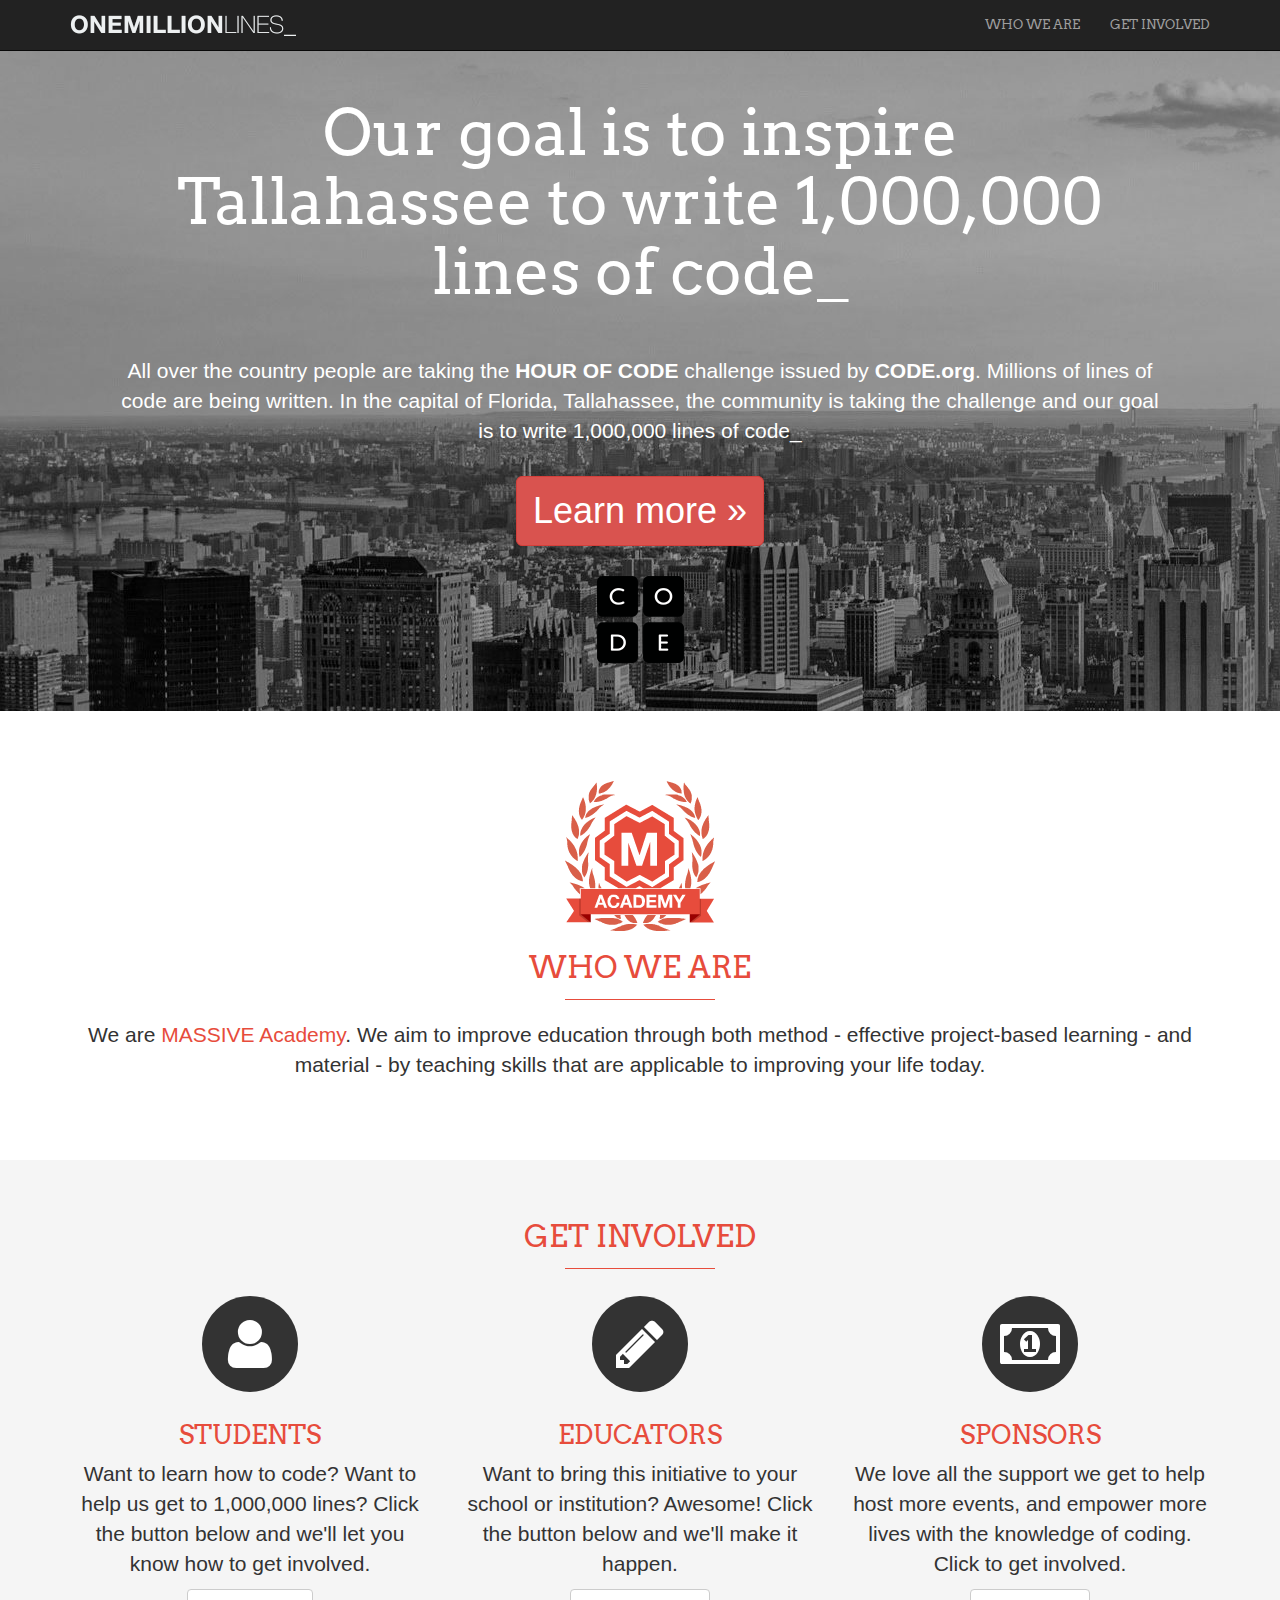
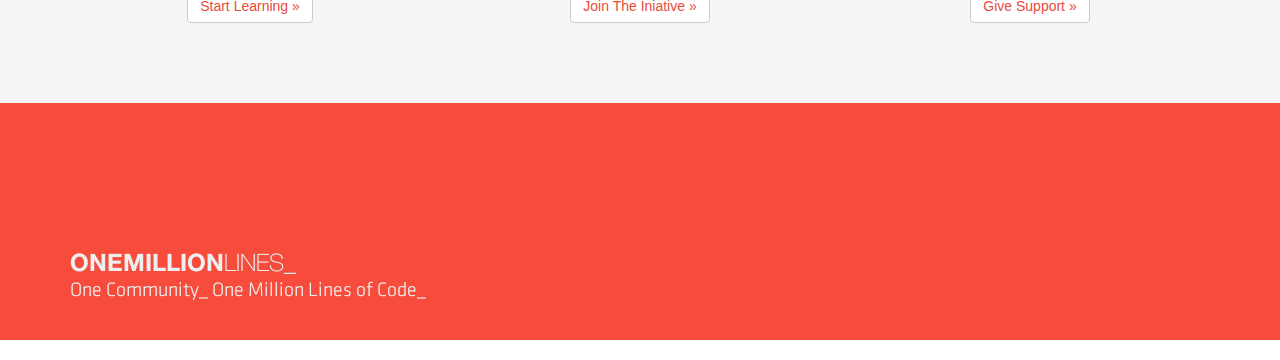
==== index.html @ 1cc64943 "dsfsdf" ====
<!DOCTYPE html>
<html lang="en">
  <head>
    <meta charset="utf-8">
    <meta http-equiv="X-UA-Compatible" content="IE=edge">
    <meta name="viewport" content="width=device-width, initial-scale=1">
    <!-- The above 3 meta tags *must* come first in the head; any other head content must come *after* these tags -->
    <meta name="description" content="">
    <meta name="author" content="">
    <link rel="icon" href="../../favicon.ico">

    <title>Chris One Million Lines</title>

    <!-- This is the google Arvo Font -->
    <link href='https://fonts.googleapis.com/css?family=Arvo' rel='stylesheet' type='text/css'>

    <!-- Bootstrap core CSS -->
    <link href="css/bootstrap.min.css" rel="stylesheet">

    <!-- IE10 viewport hack for Surface/desktop Windows 8 bug -->
    <link href="../../assets/css/ie10-viewport-bug-workaround.css" rel="stylesheet">

    <!-- Custom styles for this template -->
    <link href="css/custom.css" rel="stylesheet">

    <!-- Font-Awesome -->
    <link rel="stylesheet" href="fonts/font-awesome/css/font-awesome.min.css">

    <!-- Just for debugging purposes. Don't actually copy these 2 lines! -->
    <!--[if lt IE 9]><script src="../../assets/js/ie8-responsive-file-warning.js"></script><![endif]-->
    <script src="../../assets/js/ie-emulation-modes-warning.js"></script>

    <!-- HTML5 shim and Respond.js for IE8 support of HTML5 elements and media queries -->
    <!--[if lt IE 9]>
      <script src="https://oss.maxcdn.com/html5shiv/3.7.2/html5shiv.min.js"></script>
      <script src="https://oss.maxcdn.com/respond/1.4.2/respond.min.js"></script>
    <![endif]-->
  </head>

  <body data-spy=”scroll” data-target=”.collapse” data-offset=”50””>

    <nav class="navbar navbar-inverse navbar-fixed-top">
      <div class="container">
        <div class="navbar-header">
          <button type="button" class="navbar-toggle collapsed" data-toggle="collapse" data-target="#navbar" aria-expanded="false" aria-controls="navbar">
            <span class="sr-only">Toggle navigation</span>
            <span class="icon-bar"></span>
            <span class="icon-bar"></span>
            <span class="icon-bar"></span>
          </button>
          <a class="navbar-brand" href="#"><img src="images/top_logo.png" alt="One Million Lines"></a><br>
        </div>
        <div id="navbar" class="collapse navbar-collapse">
          <ul class="nav navbar-nav navbar-right">
            <li><a href="#who">WHO WE ARE</a></li>
            <li><a href="#get-involved">GET INVOLVED</a></li>
            
          </ul>
        </div><!--/.nav-collapse -->
      </div>
    </nav>

    <!-- Main jumbotron for a primary marketing message or call to action -->
    <div class="jumbotron">
      <div class="container">
        <h1>Our goal is to inspire <br>Tallahassee to write 1,000,000<br> lines of code_</h1>
        <p>All over the country people are taking the <strong>HOUR OF CODE</strong> challenge issued by <strong>CODE.org</strong>. Millions of lines of code are being written. In the capital of Florida, Tallahassee, the community is taking the challenge and our goal is to write 1,000,000 lines of code_</p>
        <p><a class="btn btn-danger btn-lg" href="#" role="button">Learn more &raquo;</a></p>
        <img src="images/code.png" title="Code.org logo" alt="Code.org">
      </div>
    </div>

    <div id="who">
  
      <div class="container homepage">
        <img src="images/academy_brand_med.png" title="MASSIVE Academy" alt="MASSIVE Academy">
        <h2>Who We Are</h2>
        <hr>
        <p>We are <a href="http://www.massiveacademy.us" target="_blank">MASSIVE Academy</a>. We aim to improve education through both method - effective project-based learning - and material - by teaching skills that are applicable to improving your life today.</p>
      </div><em><br></em>

    </div>

    <div id="get-involved">
        <div class="container homepage">
          <h2>Get Involved</h2>
          <hr>
          <div class="row">
            <div class="col-md-4">
              <span class="fa-stack fa-4x">
                <i class="fa fa-circle fa-stack-2x"></i>
                <i class="fa fa-user fa-stack-1x fa-inverse"></i>
              </span>
          <h3>Students</h3>
          <p>Want to learn how to code? Want to help us get to 1,000,000 lines?  Click the button below and we'll let you know how to get involved.</p>
          <p><a class="btn btn-default" href="#" role="button">Start Learning »</a></p>
            </div>
          <div class="col-md-4">
            <span class="fa-stack fa-4x">
              <i class="fa fa-circle fa-stack-2x"></i>
              <i class="fa fa-pencil fa-stack-1x fa-inverse"></i>
            </span>
            <h3>Educators</h3>
            <p>Want to bring this initiative to your school or institution?  Awesome! Click the button below and we'll make it happen.</p>    <p><a class="btn btn-default" href="#" role="button">Join The Iniative »</a></p>
          </div>
          <div class="col-md-4">
            <span class="fa-stack fa-4x">
              <i class="fa fa-circle fa-stack-2x"></i>
              <i class="fa fa-money fa-stack-1x fa-inverse"></i>
            </span>
              <h3>Sponsors</h3>
              <p>We love all the support we get to help host more events, and empower more lives with the knowledge of coding.  Click to get involved.</p>
              <p><a class="btn btn-default" href="#" role="button">Give Support »</a></p>
          </div>
        </div><br>
      </div> <!-- /container -->
    </div>
  

      <footer>
        <div class="container">
          <p><img src="images/one_million_bottom_brand.png" alt="One Community_ One Million Lines_"></p>
        </div>
      </footer><em><br></em>
    


    <!-- Bootstrap core JavaScript
    ================================================== -->
    <!-- Placed at the end of the document so the pages load faster -->
    <script src="https://ajax.googleapis.com/ajax/libs/jquery/1.11.3/jquery.min.js"></script>
    <script>window.jQuery || document.write('<script src="../../assets/js/vendor/jquery.min.js"><\/script>')</script>
    <script src="js/bootstrap.min.js"></script>
    <!-- IE10 viewport hack for Surface/desktop Windows 8 bug -->
    <script src="../../assets/js/ie10-viewport-bug-workaround.js"></script>
  </body>
</html>
---- css/custom.css ----
/* Move down content because we have a fixed navbar that is 50px tall */
body {
  padding-top: 50px;
}

ul.nav, .jumbotron h1 {
	font-family: 'Arvo', courier, serif;
}
ul.nav {
  font-size: 13px;
}

#get-involved {
	background-color: #f5f5f5
}
.jumbotron h1 {
  margin-top: 0px;
  margin-bottom: 50px;
}
.jumbotron p {
  margin-bottom: 30px;
  font-weight: 100;
  padding: 0 50px;
}

.jumbotron  {
	text-align:center;
	background-image: url('../images/hero_image.jpg');
	color: white;
}

.btn-lg {
	font-size: 36px;
}
.homepage {
  text-align: center;
  padding-bottom: 50px;
  padding-top: 40px
}
.homepage h2, .homepage h3 {
  font-family: 'Arvo', courier, serif;
  color: #e74c3c;
  text-transform: uppercase;
}
.homepage h2 {
  font-size: 30px;
}
.homepage h3 {
  font-size: 26px;
}
.homepage p {
  font-size: 21px;
  font-weight: 300;
}
.homepage a {
  color: #e74c3c;
}

.homepage a:hover {
  color: #e74c3c;
  text-decoration: none;
  opacity: .8;
}
.homepage hr {
  border-top: 1px solid #e74c3c;
  width: 150px;
  margin-top: 15px;
}

footer {
  background-color: #f74c3c;
  padding-top: 150px;
  padding-bottom: 30px;
}<em><br></em>

/* Responsive Styling */
@media (max-width: 1199px) {
  .jumbotron h1 {
    font-size: 56px;
    padding: 30px;
  }
}
@media (max-width: 991px) {
  .jumbotron h1 {
    font-size: 44px;
  }
  .jumbotron p {
    padding: 0 10px;
  }
  #get-involved .col-md-4 {
    padding-top: 20px;
    padding-bottom: 20px;
  }
}
@media (max-width: 767px) {
  .jumbotron h1 {
    font-size: 24px;
  }
  .jumbotron p {
    font-size: 16px;
    padding: 0;
  }
  .btn-lg {
    font-size: 18px;
  }
  .homepage p {
    font-size: 18px;
  }
  footer img {
    width: 80%;
  }
}
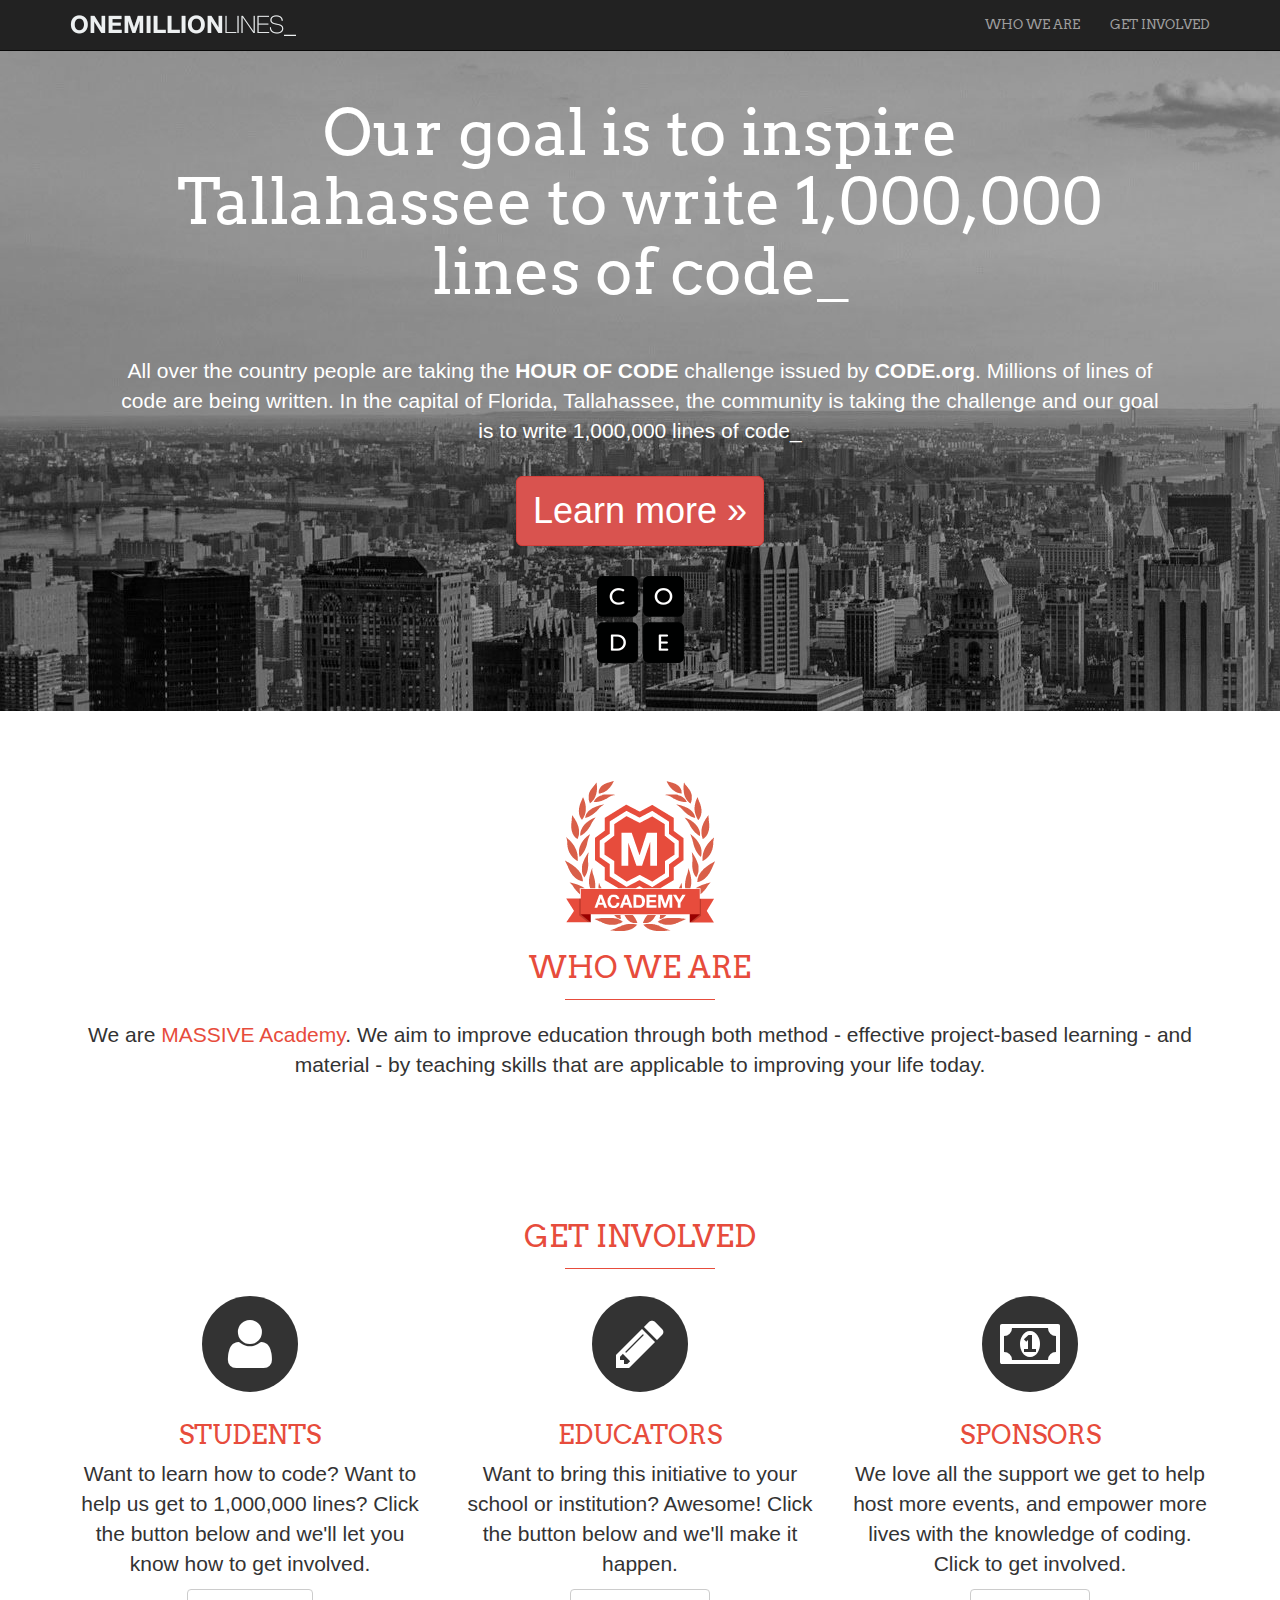
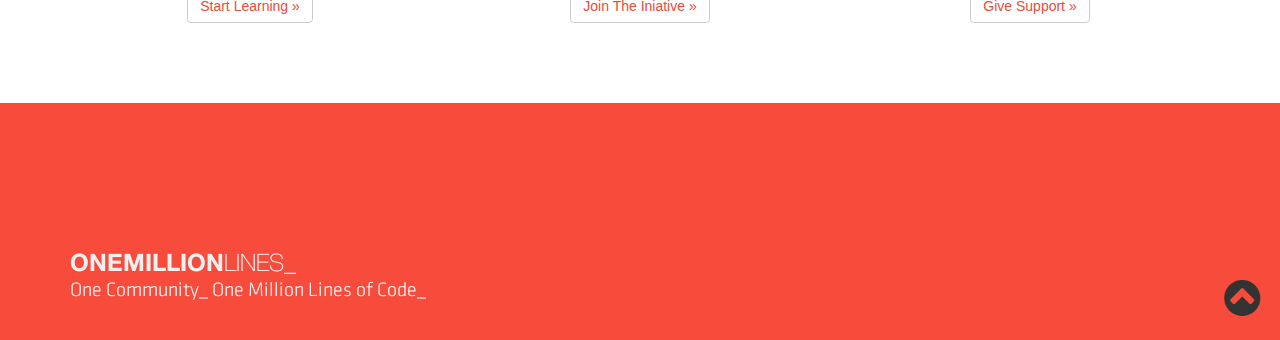
==== commit c9da139a: "sdfsfsf" ====
--- a/index.html
+++ b/index.html
@@ -21,11 +21,11 @@
     <!-- IE10 viewport hack for Surface/desktop Windows 8 bug -->
     <link href="../../assets/css/ie10-viewport-bug-workaround.css" rel="stylesheet">
 
-    <!-- Custom styles for this template -->
-    <link href="css/custom.css" rel="stylesheet">
-
     <!-- Font-Awesome -->
     <link rel="stylesheet" href="fonts/font-awesome/css/font-awesome.min.css">
+
+        <!-- Custom styles for this template -->
+    <link href="css/custom.css" rel="stylesheet">
 
     <!-- Just for debugging purposes. Don't actually copy these 2 lines! -->
     <!--[if lt IE 9]><script src="../../assets/js/ie8-responsive-file-warning.js"></script><![endif]-->
@@ -38,7 +38,7 @@
     <![endif]-->
   </head>
 
-  <body data-spy=”scroll” data-target=”.collapse” data-offset=”50””>
+  <body data-spy="scroll" data-target=".navbar-collapse" data-offset="50">
 
     <nav class="navbar navbar-inverse navbar-fixed-top">
       <div class="container">
@@ -49,7 +49,7 @@
             <span class="icon-bar"></span>
             <span class="icon-bar"></span>
           </button>
-          <a class="navbar-brand" href="#"><img src="images/top_logo.png" alt="One Million Lines"></a><br>
+          <a class="navbar-brand" href="#jumbotron"><img src="images/top_logo.png" alt="One Million Lines"></a><br>
         </div>
         <div id="navbar" class="collapse navbar-collapse">
           <ul class="nav navbar-nav navbar-right">
@@ -62,11 +62,24 @@
     </nav>
 
     <!-- Main jumbotron for a primary marketing message or call to action -->
-    <div class="jumbotron">
+    <div id=jumbotron class="jumbotron">
       <div class="container">
         <h1>Our goal is to inspire <br>Tallahassee to write 1,000,000<br> lines of code_</h1>
         <p>All over the country people are taking the <strong>HOUR OF CODE</strong> challenge issued by <strong>CODE.org</strong>. Millions of lines of code are being written. In the capital of Florida, Tallahassee, the community is taking the challenge and our goal is to write 1,000,000 lines of code_</p>
-        <p><a class="btn btn-danger btn-lg" href="#" role="button">Learn more &raquo;</a></p>
+        <p><a class="btn btn-danger btn-lg" href="#" role="button" data-toggle="modal" data-target="#myModal">Learn more &raquo;</a></p>
+
+          <!-- Modal -->
+          <div class="modal fade" id="myModal" tabindex="-1" role="dialog" aria-labelledby="myModalLabel">
+            <div class="modal-dialog" role="document">
+              <div class="modal-content">
+                <div class="modal-header">
+                  <button type="button" class="close" data-dismiss="modal" aria-label="Close"><span aria-hidden="true">&times;</span></button>
+                  <iframe width="560" height="315" src="//www.youtube.com/embed/29714SBp098?showinfo=0" frameborder="0" allowfullscreen></iframe>
+                </div>
+              </div>
+            </div>
+          </div>
+
         <img src="images/code.png" title="Code.org logo" alt="Code.org">
       </div>
     </div>
@@ -119,10 +132,18 @@
   
 
       <footer>
+        
         <div class="container">
           <p><img src="images/one_million_bottom_brand.png" alt="One Community_ One Million Lines_"></p>
         </div>
-      </footer><em><br></em>
+        
+        <div id="back-to-top">
+          <a href="#jumbotron"><i class="fa fa-3x fa-chevron-circle-up"></i></a>
+        </div>
+
+      </footer>
+
+      
     
 
 
@@ -132,6 +153,7 @@
     <script src="https://ajax.googleapis.com/ajax/libs/jquery/1.11.3/jquery.min.js"></script>
     <script>window.jQuery || document.write('<script src="../../assets/js/vendor/jquery.min.js"><\/script>')</script>
     <script src="js/bootstrap.min.js"></script>
+    <script src="js/smoothscroll.js"></script>
     <!-- IE10 viewport hack for Surface/desktop Windows 8 bug -->
     <script src="../../assets/js/ie10-viewport-bug-workaround.js"></script>
   </body>
--- a/css/custom.css
+++ b/css/custom.css
@@ -1,6 +1,7 @@
 /* Move down content because we have a fixed navbar that is 50px tall */
 body {
   padding-top: 50px;
+  position: relative;
 }
 
 ul.nav, .jumbotron h1 {
@@ -9,10 +10,27 @@
 ul.nav {
   font-size: 13px;
 }
+footer {
+  background-color: #f74c3c;
+  padding-top: 150px;
+  padding-bottom: 30px;
+  position: relative;
+}<em><br></em>
 
 #get-involved {
 	background-color: #f5f5f5
 }
+
+#back-to-top {
+  position: absolute;
+  bottom: 20px;
+  right: 20px;
+}
+
+#back-to-top a {
+  color: #333;
+}
+
 .jumbotron h1 {
   margin-top: 0px;
   margin-bottom: 50px;
@@ -66,12 +84,10 @@
   width: 150px;
   margin-top: 15px;
 }
-
-footer {
-  background-color: #f74c3c;
-  padding-top: 150px;
-  padding-bottom: 30px;
-}<em><br></em>
+.modal-content iframe {
+  margin-top: 15px;
+  margin-bottom: 10px;
+}
 
 /* Responsive Styling */
 @media (max-width: 1199px) {
@@ -109,4 +125,4 @@
   footer img {
     width: 80%;
   }
-}+}
